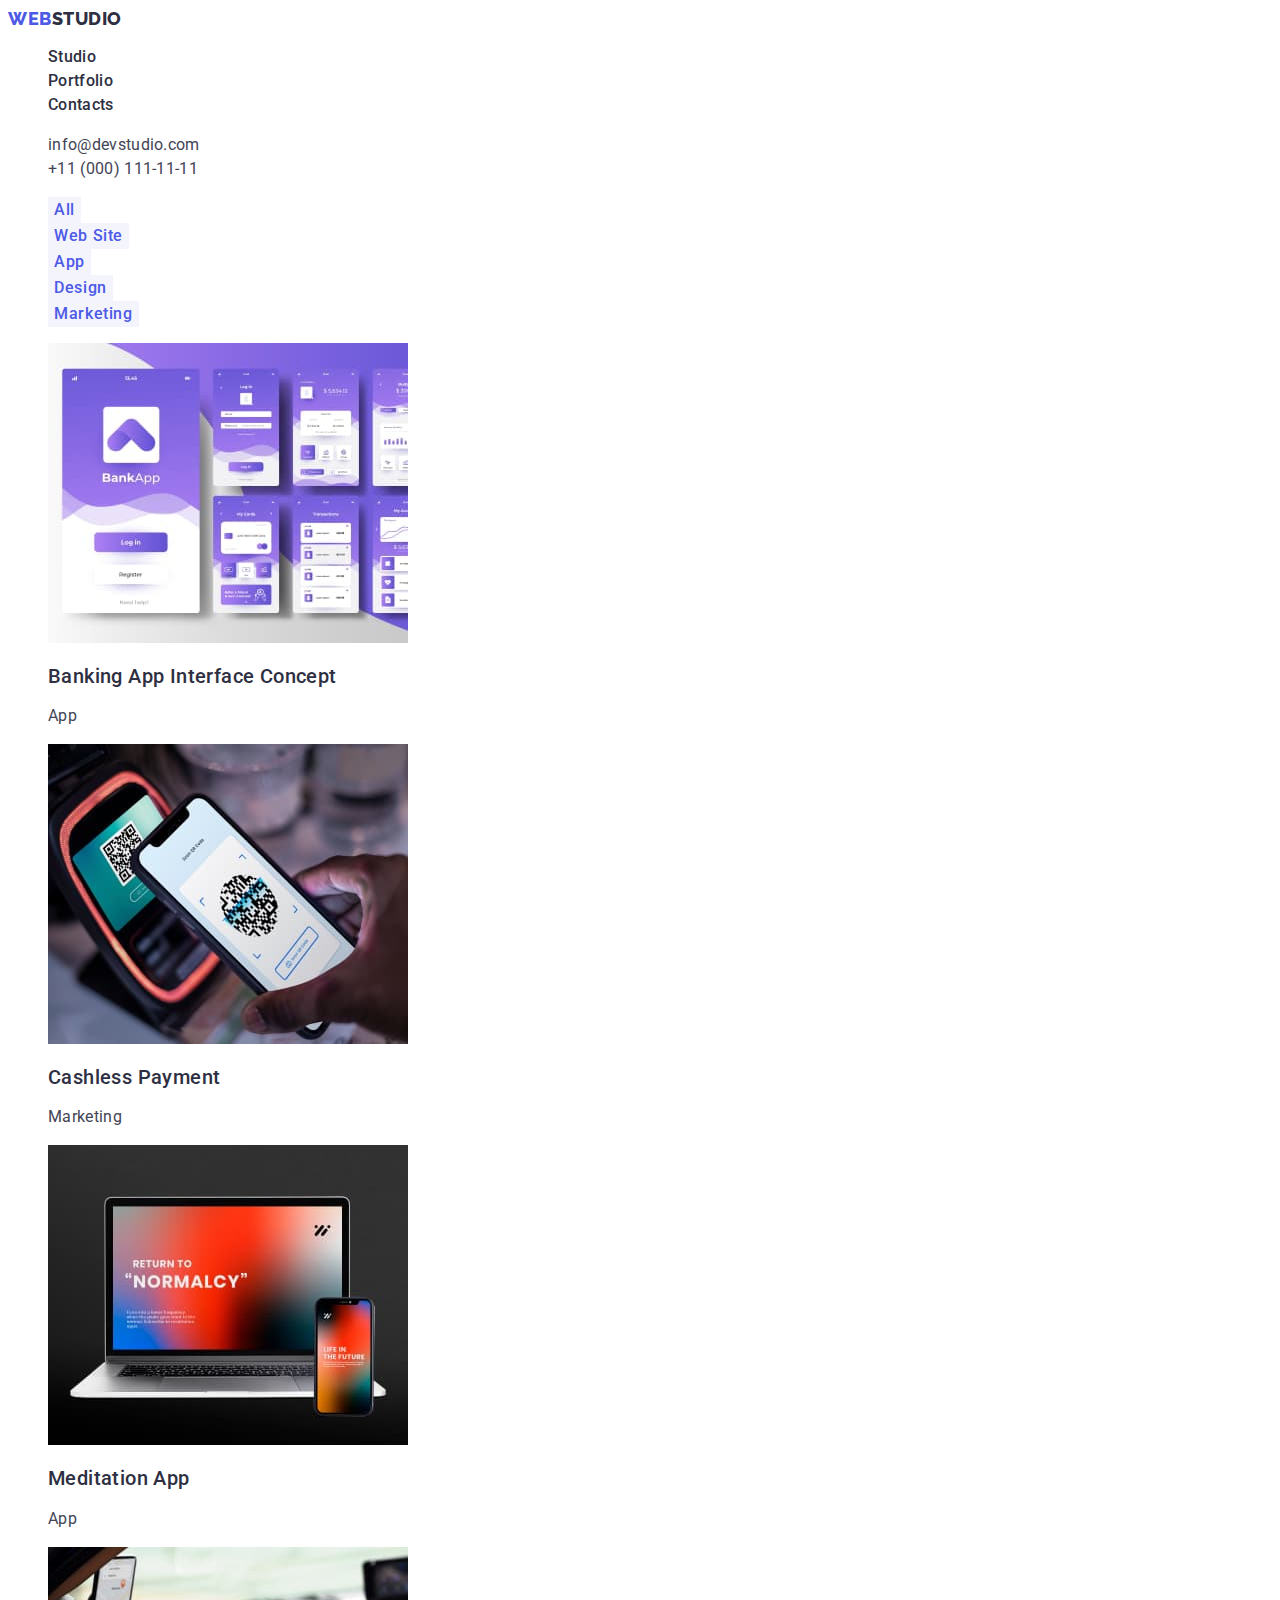
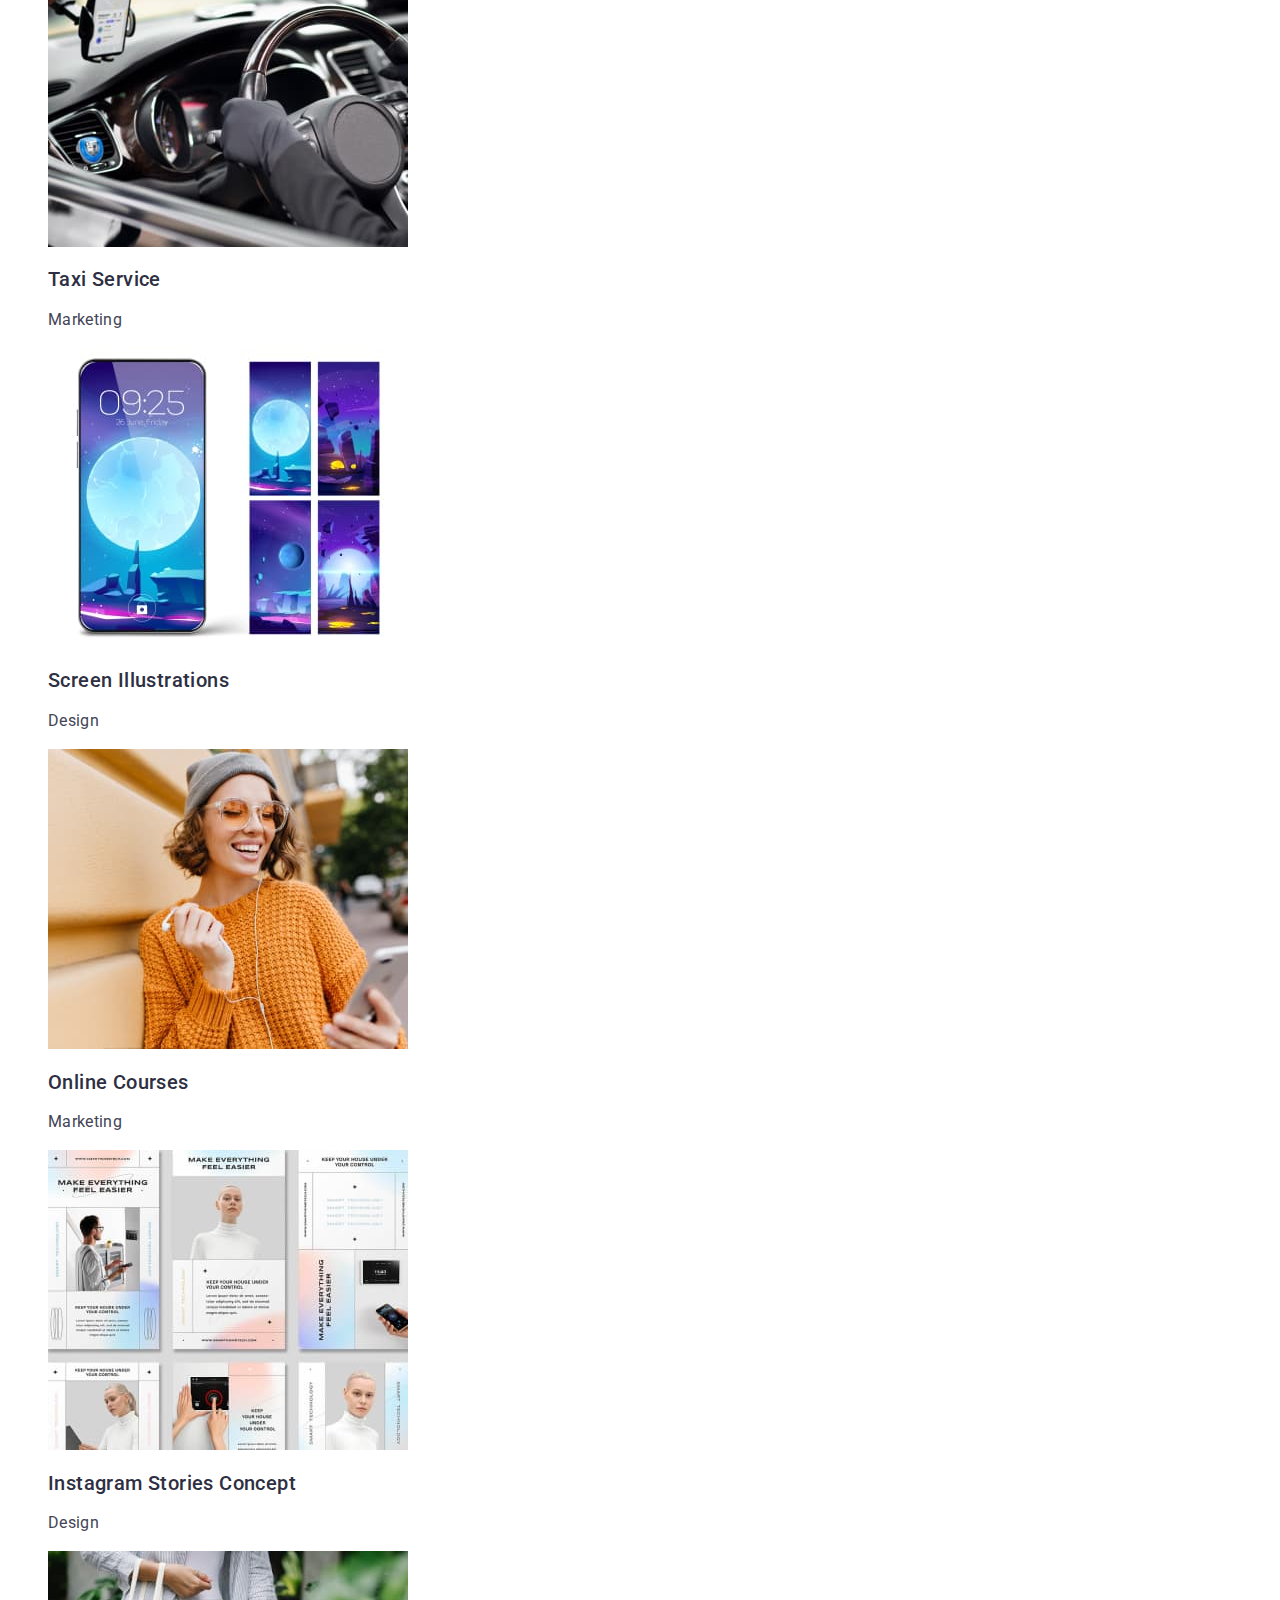
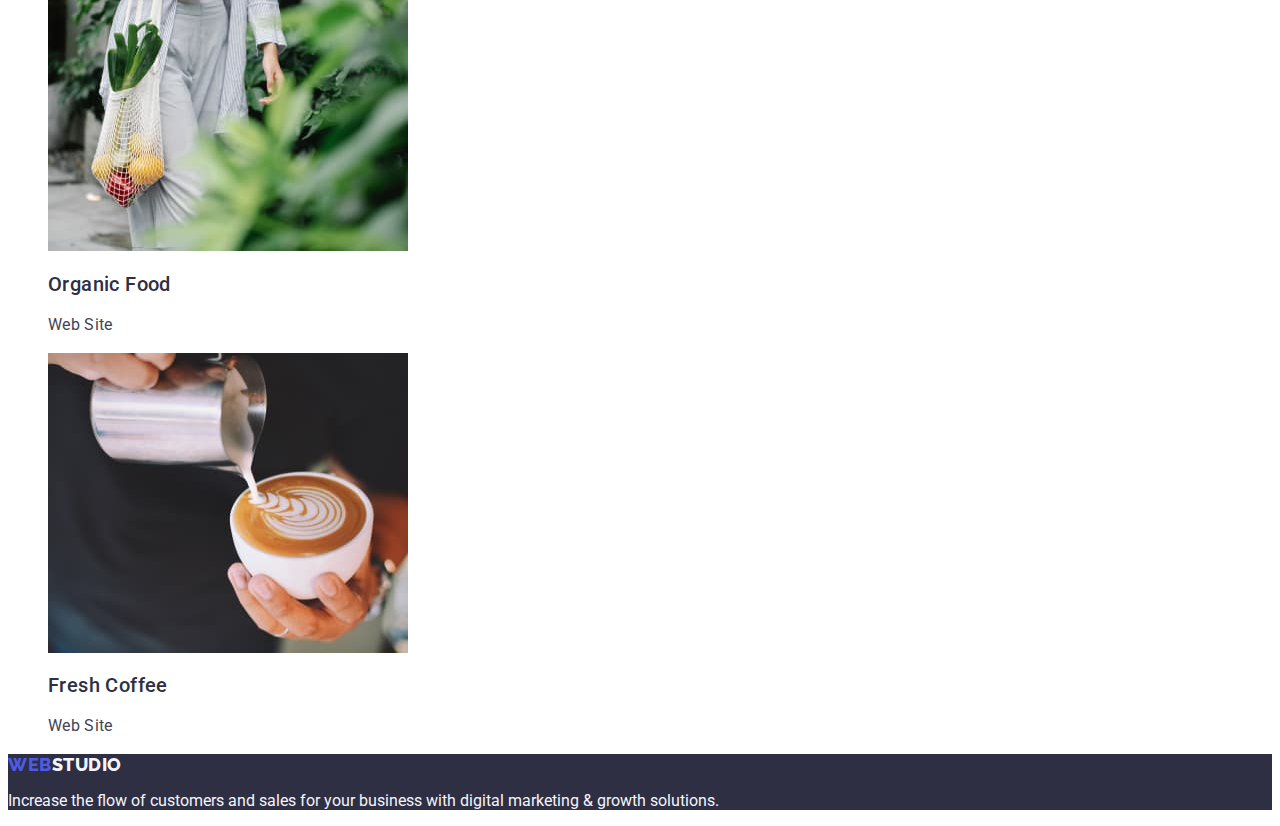
==== portfolio.html @ 8b61b571 "Initial commit" ====
<!DOCTYPE html>
<html lang="en">

<head>
    <meta charset="UTF-8">
    <meta http-equiv="X-UA-Compatible" content="IE=edge">
    <meta name="viewport" content="width=device-width, initial-scale=1.0">
    <title>Document</title>
    <!--Fonts styles-->
    <link rel="preconnect" href="https://fonts.googleapis.com">
    <link rel="preconnect" href="https://fonts.gstatic.com" crossorigin>
    <link href="https://fonts.googleapis.com/css2?family=Raleway:wght@800&family=Roboto:wght@400;500;700&display=swap"
        rel="stylesheet">
    <!--Custom styles-->
    <link rel="stylesheet" href="./css/styles.css">
</head>

<body>
    <header>
        <!--Logo-->
        <nav>
            <a href="index.html" class="logo link"> Web <span class="logo-item">Studio</span></a> <!--Logo-->
            <!--Menu Nav-->
            <ul class="menu-nav list">
                <li><a href="./index.html" class="link">Studio</a></li>
                <li><a href="./portfolio.html" class="link">Portfolio</a></li>
                <li><a href="" class="link">Contacts</a></li>
            </ul>
        </nav>
        <address class="address list">
            <ul class="contacts list">
                <li>
                    <a href="mailto:info@devstudio.com" class="link">info@devstudio.com</a>
                </li>
                <li>
                    <a href="tel:+110001111111" class="link">+11 (000) 111-11-11</a>
                </li>
            </ul>
        </address>
    </header>
    <main>
        <section>
            <!--Filters-->
            <h1 hidden>eror</h1>
            <ul class="filters list">
                <li>
                    <button type="button" class="btn"> All </button>
                </li>
                <li>
                    <button type="button" class="btn"> Web Site</button>
                </li>
                <li>
                    <button type="button" class="btn"> App</button>
                </li>
                <li>
                    <button type="button" class="btn">Design</button>
                </li>
                <li>
                    <button type="button" class="btn">Marketing</button>
                </li>
            </ul>
            <!--Row1-->
            <ul class="row list">
                <li> <a href="" class="desc link"><img src="./images/Row1/img-2.jpg" alt="BankApp" width="360">
                        <h2 class="title-desc">Banking App Interface Concept</h2>
                        <p class="paragraf">App</p>
                    </a>
                </li>
                <li><a href="" class="desc link"><img src="./images/Row1/img-1.jpg" alt="Qr" width="360">
                        <h2 class="title-desc">Cashless Payment</h2>
                        <p class="paragraf">Marketing</p>
                    </a></li>
                <li><a href="" class="desc link"><img src="./images/Row1/img.jpg" alt="Return to normalcy" width="360">
                        <h2 class="title-desc">Meditation App</h2>
                        <p class="paragraf">App</p>
                    </a>
                </li>
                <li><a href="" class="desc link"><img src="./images/Row2/img-2.jpg" alt="Taxi" width="360">
                        <h2 class="title-desc">Taxi Service</h2>
                        <p class="paragraf">Marketing</p>
                    </a>
                </li>
                <li> <a href="" class="desc link"><img src="./images/Row2/img-1.jpg" alt="Screen Illustrations"
                            width="360">
                        <h2 class="title-desc">Screen Illustrations</h2>
                        <p class="paragraf">Design</p>
                    </a>
                </li>
                <li> <a href="" class="desc link"><img src="./images/Row2/img.jpg" alt="Women" width="360">
                        <h2 class="title-desc">Online Courses</h2>
                        <p class="paragraf">Marketing</p>
                    </a>
                </li>
                <li> <a href="" class="desc link"><img src="./images/Row3/img-2.jpg" alt="Instagram Stories"
                            width="360">
                        <h2 class="title-desc">Instagram Stories Concept</h2>
                        <p class="paragraf">Design</p>
                    </a>
                </li>
                <li> <a href="" class="desc link"><img src="./images/Row3/img-1.jpg" alt="Food" width="360">
                        <h2 class="title-desc">Organic Food</h2>
                        <p class="paragraf">Web Site</p>
                    </a>
                </li>
                <li> <a href="" class="desc link"><img src="./images/Row3/img.jpg" alt="Coffee" width="360">
                        <h2 class="title-desc">Fresh Coffee</h2>
                        <p class="paragraf">Web Site</p>
                    </a>
                </li>
            </ul>
        </section>
    </main>
    <!--footer-->
    <footer class="footer">
        <a href="./index.html" class="logo-fr link">Web<span class="logo-item">Studio</span> </a> <!--Logo-->
        <p class="fr-text">Increase the flow of customers and sales for your business with digital marketing & growth
            solutions.</p>
    </footer>
</body>

</html>
---- css/styles.css ----
:root {
  /* Fonts*/
  --main-tex: "Roboto", sans-serif;
  --second-tex: "Raleway", sans-serif;

  /* Colors*/
  --color-primary: #4d5ae5;
  --color-pressed-st: #404bbf;
  --color-dark: #2e2f42;
  --color-success: #31d0aa;
  --color-text: #434455;
  --color-subtle-text: #8e8f99;
  --color-accent: #e7e9fc;
  --color-light: #f4f4fd;
  --color-overlay: #2e2f42;
  --color-hero-im-bk: #2e2f42;
  --color-white-bk: #ffffff;
  --color-modal-bk: #fcfcfc;
}
.list {
  list-style: none;
}

body {
  font-family: var(--main-tex);
  color: #434455;
  background-color: var(--color-white-bk);
}
/*header*/
.logo {
  font-family: var(--second-tex);
  color: #4d5ae5;
  text-decoration: none;
  font-style: normal;
  font-weight: 800;
  font-size: 18px;
  line-height: 1.17;
  display: flex;
  align-items: center;
  letter-spacing: 0.03em;
  text-transform: uppercase;
}
.logo-item {
  color: #2e2f42;
}
/* menu*/
.menu-nav .link {
  color: #2e2f42;
  text-decoration: none;
}
.menu-nav .link:hover,
.menu-nav .link:focus,
.contacts .link:hover,
.contacts .link:focus {
  color: var(--color-pressed-st);
}
.menu-nav {
  font-family: var(--main-tex);
  font-style: normal;
  font-weight: 500;
  font-size: 16px;
  line-height: 1.5;
  letter-spacing: 0.02em;
}
/* contacts*/
.contacts .link {
  text-decoration: none;
  color: #434455;
}
.address {
  font-style: normal;
}

.contacts {
  font-family: var(--main-tex);
  font-weight: 400;
  font-size: 16px;
  line-height: 1.5;
  letter-spacing: 0.02em;
}
/*index.html*/
/*Hero image*/
.title-logo {
  font-style: normal;
  font-weight: 700;
  font-size: 56px;
  line-height: 1.07;
  text-align: center;
  letter-spacing: 0.02em;
}
.page {
  background-color: var(--color-dark);
  color: var(--color-white-bk);
}
.page-but {
  font-family: var(--main-tex);
  background-color: var(--color-primary);
  color: white;
  border: none;
  font-style: normal;
  font-weight: 500;
  font-size: 16px;
  line-height: 1.5;
  display: flex;
  align-items: center;
  letter-spacing: 0.04em;
  cursor: pointer;
}
.page-but:hover,
.page-but:focus {
  background-color: var(--color-pressed-st);
}

/*section 1*/
.title-fr {
  color: var(--color-dark);
  font-style: normal;
  font-weight: 500;
  font-size: 20px;
  line-height: 1.2;
  letter-spacing: 0.02em;
}
.list-ab .paragraf {
  font-style: normal;
  font-weight: 400;
  font-size: 16px;
  line-height: 1.5;
  letter-spacing: 0.02em;
  color: var(--color-text);
}
/*section 2*/
.title-ab-me {
  color: var(--color-dark);
  font-style: normal;
  font-weight: 700;
  font-size: 36px;
  line-height: 1.11;
  text-align: center;
  letter-spacing: 0.02em;
  text-transform: capitalize;
  letter-spacing: 0.02em;
}
/*section 3*/
.title-team {
  color: var(--color-dark);
  font-style: normal;
  font-weight: 700;
  font-size: 36px;
  line-height: 1.11;
  text-align: center;
  letter-spacing: 0.02em;
  text-transform: capitalize;
}
.title-team-name {
  color: var(--color-dark);
  font-style: normal;
  font-weight: 500;
  font-size: 20px;
  line-height: 1.2;
  letter-spacing: 0.02em;
}
.team-li .paragraf {
  font-style: normal;
  font-weight: 400;
  font-size: 16px;
  line-height: 1.5;
  letter-spacing: 0.02em;
  color: var(--color-text);
}

.team {
  background-color: var(--color-light);
}
.team-li-item {
  background-color: white;
}
/*footer*/
.footer {
  background-color: var(--color-dark);
}
.logo-fr {
  color: #4d5ae5;
  font-family: var(--second-tex);
  text-decoration: none;
  font-style: normal;
  font-weight: 800;
  font-size: 18px;
  line-height: 1.17;
  display: flex;
  align-items: center;
  letter-spacing: 0.03em;
  text-transform: uppercase;
}
.logo-fr .logo-item {
  color: #f4f4fd;
}
.fr-text {
  color: var(--color-light);
}
/*portfolio.html*/
.desc {
  text-decoration: none;
}
/*filters*/
.filters .btn {
  background-color: var(--color-light);
  color: var(--color-primary);

  font-family: var(--main-tex);
  border: none;
  font-style: normal;
  font-weight: 500;
  font-size: 16px;
  line-height: 1.5;
  display: flex;
  align-items: center;
  text-align: center;
  letter-spacing: 0.04em;
  cursor: pointer;
}
.filters .btn:hover,
.filters .btn:focus {
  background-color: var(--color-pressed-st);
  color: var(--color-white-bk);
}
/*row*/
.title-desc {
  color: #2e2f42;
  font-family: var(--main-tex);
  font-style: normal;
  font-weight: 500;
  font-size: 20px;
  line-height: 1.2;
  letter-spacing: 0.02em;
}
.desc .paragraf {
  color: #434455;
  font-family: var(--main-tex);
  font-style: normal;
  font-weight: 400;
  font-size: 16px;
  line-height: 1.5;
  letter-spacing: 0.02em;
}
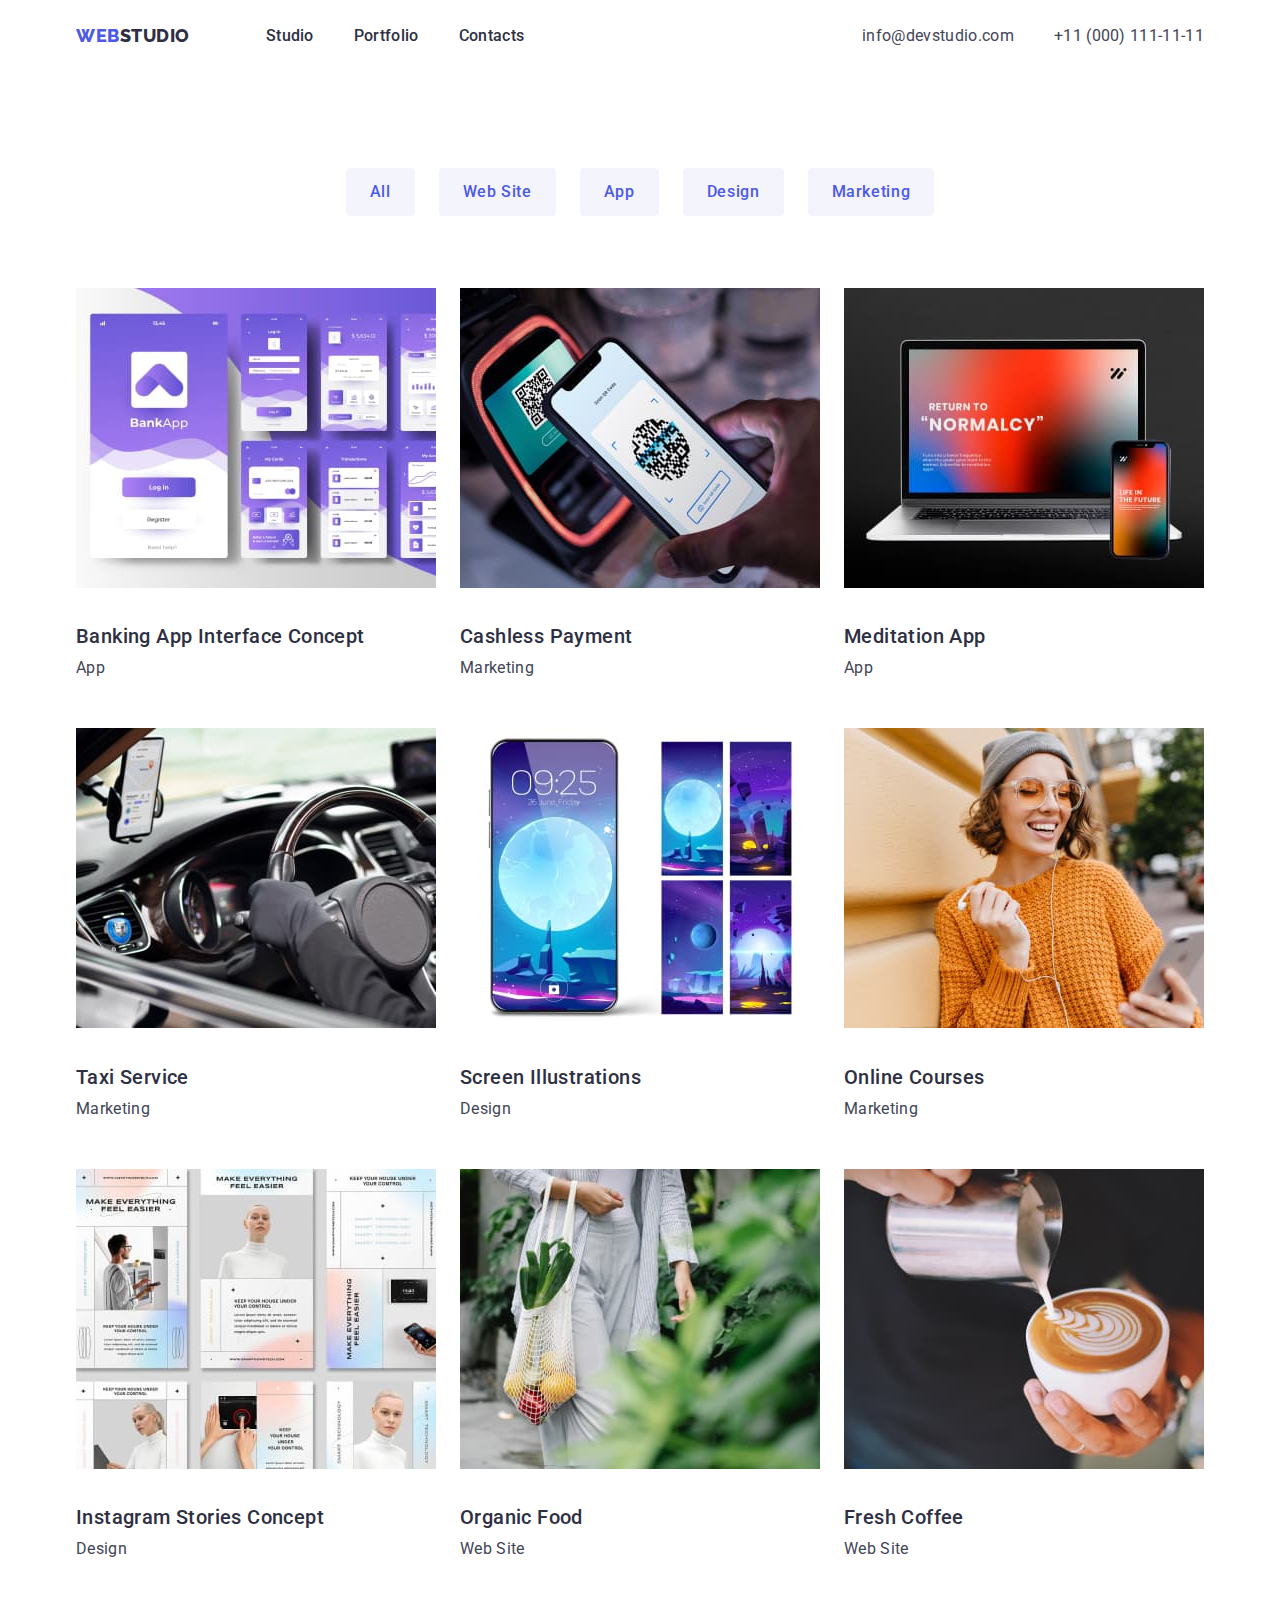
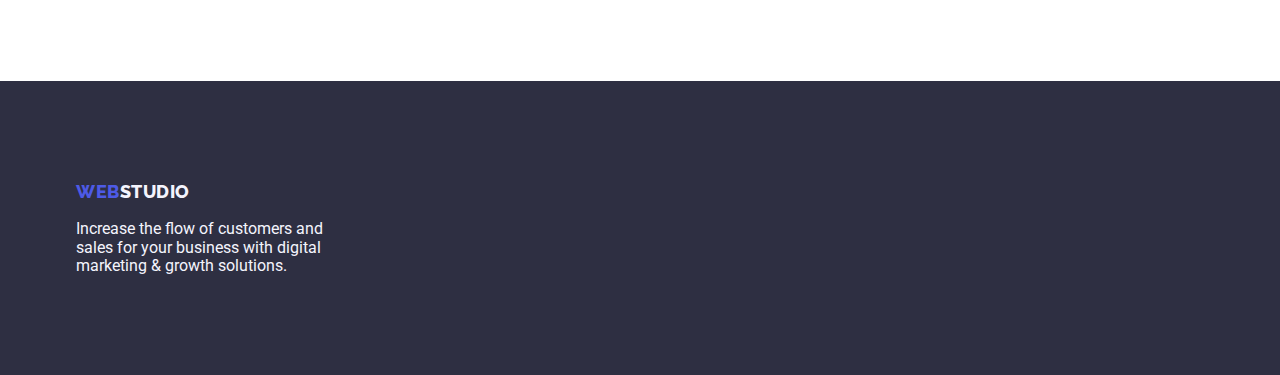
==== commit 70452da0: "goit-markup-hw-03-v1" ====
--- a/portfolio.html
+++ b/portfolio.html
@@ -11,6 +11,8 @@
     <link rel="preconnect" href="https://fonts.gstatic.com" crossorigin>
     <link href="https://fonts.googleapis.com/css2?family=Raleway:wght@800&family=Roboto:wght@400;500;700&display=swap"
         rel="stylesheet">
+    <link rel="stylesheet"
+        href="https://cdnjs.cloudflare.com/ajax/libs/modern-normalize/1.1.0/modern-normalize.min.css">
     <!--Custom styles-->
     <link rel="stylesheet" href="./css/styles.css">
 </head>
@@ -18,103 +20,120 @@
 <body>
     <header>
         <!--Logo-->
-        <nav>
-            <a href="index.html" class="logo link"> Web <span class="logo-item">Studio</span></a> <!--Logo-->
-            <!--Menu Nav-->
-            <ul class="menu-nav list">
-                <li><a href="./index.html" class="link">Studio</a></li>
-                <li><a href="./portfolio.html" class="link">Portfolio</a></li>
-                <li><a href="" class="link">Contacts</a></li>
-            </ul>
-        </nav>
-        <address class="address list">
-            <ul class="contacts list">
-                <li>
-                    <a href="mailto:info@devstudio.com" class="link">info@devstudio.com</a>
-                </li>
-                <li>
-                    <a href="tel:+110001111111" class="link">+11 (000) 111-11-11</a>
-                </li>
-            </ul>
-        </address>
+        <div class="container main-nav">
+            <nav class="main-nav">
+                <a href="index.html" class="logo link"> Web <span class="logo-item">Studio</span></a> <!--Logo-->
+                <!--Menu Nav-->
+                <ul class="menu-nav list">
+                    <li class="item"><a href="./index.html" class="link">Studio</a></li>
+                    <li class="item"><a href="./portfolio.html" class="link">Portfolio</a></li>
+                    <li class="item"><a href="" class="link">Contacts</a></li>
+                </ul>
+            </nav>
+            <address class="address list">
+                <ul class="contacts list">
+                    <li class="item">
+                        <a href="mailto:info@devstudio.com" class="link">info@devstudio.com</a>
+                    </li>
+                    <li class="item">
+                        <a href="tel:+110001111111" class="link">+11 (000) 111-11-11</a>
+                    </li>
+                </ul>
+            </address>
+        </div>
     </header>
     <main>
         <section>
             <!--Filters-->
-            <h1 hidden>eror</h1>
-            <ul class="filters list">
-                <li>
-                    <button type="button" class="btn"> All </button>
-                </li>
-                <li>
-                    <button type="button" class="btn"> Web Site</button>
-                </li>
-                <li>
-                    <button type="button" class="btn"> App</button>
-                </li>
-                <li>
-                    <button type="button" class="btn">Design</button>
-                </li>
-                <li>
-                    <button type="button" class="btn">Marketing</button>
-                </li>
-            </ul>
-            <!--Row1-->
-            <ul class="row list">
-                <li> <a href="" class="desc link"><img src="./images/Row1/img-2.jpg" alt="BankApp" width="360">
-                        <h2 class="title-desc">Banking App Interface Concept</h2>
-                        <p class="paragraf">App</p>
-                    </a>
-                </li>
-                <li><a href="" class="desc link"><img src="./images/Row1/img-1.jpg" alt="Qr" width="360">
-                        <h2 class="title-desc">Cashless Payment</h2>
-                        <p class="paragraf">Marketing</p>
-                    </a></li>
-                <li><a href="" class="desc link"><img src="./images/Row1/img.jpg" alt="Return to normalcy" width="360">
-                        <h2 class="title-desc">Meditation App</h2>
-                        <p class="paragraf">App</p>
-                    </a>
-                </li>
-                <li><a href="" class="desc link"><img src="./images/Row2/img-2.jpg" alt="Taxi" width="360">
-                        <h2 class="title-desc">Taxi Service</h2>
-                        <p class="paragraf">Marketing</p>
-                    </a>
-                </li>
-                <li> <a href="" class="desc link"><img src="./images/Row2/img-1.jpg" alt="Screen Illustrations"
-                            width="360">
-                        <h2 class="title-desc">Screen Illustrations</h2>
-                        <p class="paragraf">Design</p>
-                    </a>
-                </li>
-                <li> <a href="" class="desc link"><img src="./images/Row2/img.jpg" alt="Women" width="360">
-                        <h2 class="title-desc">Online Courses</h2>
-                        <p class="paragraf">Marketing</p>
-                    </a>
-                </li>
-                <li> <a href="" class="desc link"><img src="./images/Row3/img-2.jpg" alt="Instagram Stories"
-                            width="360">
-                        <h2 class="title-desc">Instagram Stories Concept</h2>
-                        <p class="paragraf">Design</p>
-                    </a>
-                </li>
-                <li> <a href="" class="desc link"><img src="./images/Row3/img-1.jpg" alt="Food" width="360">
-                        <h2 class="title-desc">Organic Food</h2>
-                        <p class="paragraf">Web Site</p>
-                    </a>
-                </li>
-                <li> <a href="" class="desc link"><img src="./images/Row3/img.jpg" alt="Coffee" width="360">
-                        <h2 class="title-desc">Fresh Coffee</h2>
-                        <p class="paragraf">Web Site</p>
-                    </a>
-                </li>
-            </ul>
+            <div class="portfolio container">
+                <h1 hidden>eror</h1>
+                <ul class="filters list">
+                    <li class="item">
+                        <button type="button" class="btn"> All </button>
+                    </li>
+                    <li class="item">
+                        <button type="button" class="btn"> Web Site</button>
+                    </li>
+                    <li class="item">
+                        <button type="button" class="btn"> App</button>
+                    </li>
+                    <li class="item">
+                        <button type="button" class="btn">Design</button>
+                    </li>
+                    <li class="item">
+                        <button type="button" class="btn">Marketing</button>
+                    </li>
+                </ul>
+
+                <!--Row1-->
+                <ul class="row list">
+                    <li class="item"> <a href="" class="desc "><img class="img" src="./images/Row1/img-2.jpg"
+                                alt="BankApp" width="360">
+                            <h2 class="title-desc list">Banking App Interface Concept</h2>
+                            <p class="paragraf list">App</p>
+                        </a>
+                    </li>
+                    <li class="item"><a href="" class="desc "><img class="img" src="./images/Row1/img-1.jpg" alt="Qr"
+                                width="360">
+                            <h2 class="title-desc list">Cashless Payment</h2>
+                            <p class="paragraf list">Marketing</p>
+                        </a></li>
+                    <li class="item"><a href="" class="desc "><img class="img" src="./images/Row1/img.jpg"
+                                alt="Return to normalcy" width="360">
+                            <h2 class="title-desc list">Meditation App</h2>
+                            <p class="paragraf list">App</p>
+                        </a>
+                    </li>
+                    <li class="item"><a href="" class="desc "><img class="img" src="./images/Row2/img-2.jpg" alt="Taxi"
+                                width="360">
+                            <h2 class="title-desc list">Taxi Service</h2>
+                            <p class="paragraf list">Marketing</p>
+                        </a>
+                    </li>
+                    <li class="item"> <a href="" class="desc "><img class="img" src="./images/Row2/img-1.jpg"
+                                alt="Screen Illustrations" width="360">
+                            <h2 class="title-desc list">Screen Illustrations</h2>
+                            <p class="paragraf list">Design</p>
+                        </a>
+                    </li>
+                    <li class="item"> <a href="" class="desc "><img class="img" src="./images/Row2/img.jpg" alt="Women"
+                                width="360">
+                            <h2 class="title-desc list">Online Courses</h2>
+                            <p class="paragraf list">Marketing</p>
+                        </a>
+                    </li>
+                    <li class="item"> <a href="" class="desc "><img class="img" src="./images/Row3/img-2.jpg"
+                                alt="Instagram Stories" width="360">
+                            <h2 class="title-desc list">Instagram Stories Concept</h2>
+                            <p class="paragraf list">Design</p>
+                        </a>
+                    </li>
+                    <li class="item"> <a href="" class="desc ">
+                            <img class="img" src="./images/Row3/img-1.jpg" alt="Food" width="360">
+                            <h2 class="title-desc list">Organic Food</h2>
+                            <p class="paragraf list">Web Site</p>
+                        </a>
+                    </li>
+                    <li class="item"> <a href="" class="desc "><img class="img" src="./images/Row3/img.jpg" alt="Coffee"
+                                width="360">
+                            <h2 class="title-desc list">Fresh Coffee</h2>
+                            <p class="paragraf list">Web Site</p>
+                        </a>
+                    </li>
+                </ul>
+            </div>
         </section>
     </main>
     <!--footer-->
     <footer class="footer">
-        <a href="./index.html" class="logo-fr link">Web<span class="logo-item">Studio</span> </a> <!--Logo-->
-        <p class="fr-text">Increase the flow of customers and sales for your business with digital marketing & growth
-            solutions.</p>
+        <div class="main-footer container">
+            <a href="./index.html" class="logo-fr list">Web<span class="logo-item">Studio</span> </a>
+            <!--Logo-->
+            <p class="fr-text list">Increase the flow of customers and sales for your business with digital marketing &
+                growth
+                solutions.</p>
+        </div>
+
     </footer>
 </body>
 
--- a/css/styles.css
+++ b/css/styles.css
@@ -19,33 +19,55 @@
 }
 .list {
   list-style: none;
+  padding: 0;
+  margin: 0;
+}
+.container {
+  width: 1158px;
+  margin-left: auto;
+  margin-right: auto;
+  padding-left: 15px;
+  padding-right: 15px;
+}
+.section {
+  padding-top: 120px;
+  padding-bottom: 120px;
 }
 
 body {
-  font-family: var(--main-tex);
-  color: #434455;
+  margin: 0;
+  font-family: var(--main-tex);
+  color: var(--color-text);
   background-color: var(--color-white-bk);
 }
 /*header*/
+.main-nav {
+  display: flex;
+  align-items: center;
+}
 .logo {
+  display: flex;
+
   font-family: var(--second-tex);
-  color: #4d5ae5;
+  color: var(--color-primary);
   text-decoration: none;
   font-style: normal;
   font-weight: 800;
   font-size: 18px;
   line-height: 1.17;
-  display: flex;
-  align-items: center;
   letter-spacing: 0.03em;
   text-transform: uppercase;
 }
 .logo-item {
-  color: #2e2f42;
+  color: var(--color-hero-im-bk);
 }
 /* menu*/
 .menu-nav .link {
-  color: #2e2f42;
+  display: block;
+  padding-top: 24px;
+  padding-bottom: 24px;
+
+  color: var(--color-hero-im-bk);
   text-decoration: none;
 }
 .menu-nav .link:hover,
@@ -55,40 +77,55 @@
   color: var(--color-pressed-st);
 }
 .menu-nav {
-  font-family: var(--main-tex);
-  font-style: normal;
-  font-weight: 500;
-  font-size: 16px;
-  line-height: 1.5;
-  letter-spacing: 0.02em;
+  display: flex;
+  margin-left: 76px;
+
+  font-family: var(--main-tex);
+  font-style: normal;
+  font-weight: 500;
+  font-size: 16px;
+  line-height: 1.5;
+  letter-spacing: 0.02em;
+}
+.menu-nav .item + .item {
+  margin-left: 40px;
 }
 /* contacts*/
+.address {
+  font-style: normal;
+  margin-left: auto;
+}
 .contacts .link {
   text-decoration: none;
-  color: #434455;
-}
-.address {
-  font-style: normal;
-}
-
+  color: var(--color-text);
+}
 .contacts {
+  display: flex;
+
   font-family: var(--main-tex);
   font-weight: 400;
   font-size: 16px;
   line-height: 1.5;
   letter-spacing: 0.02em;
+}
+.contacts .item + .item {
+  margin-left: 40px;
 }
 /*index.html*/
 /*Hero image*/
 .title-logo {
+  margin-bottom: 48px;
+
+  margin-top: 0;
   font-style: normal;
   font-weight: 700;
   font-size: 56px;
   line-height: 1.07;
-  text-align: center;
   letter-spacing: 0.02em;
 }
 .page {
+  text-align: center;
+
   background-color: var(--color-dark);
   color: var(--color-white-bk);
 }
@@ -101,8 +138,6 @@
   font-weight: 500;
   font-size: 16px;
   line-height: 1.5;
-  display: flex;
-  align-items: center;
   letter-spacing: 0.04em;
   cursor: pointer;
 }
@@ -113,6 +148,8 @@
 
 /*section 1*/
 .title-fr {
+  margin-top: 0;
+  margin-bottom: 8px;
   color: var(--color-dark);
   font-style: normal;
   font-weight: 500;
@@ -120,7 +157,14 @@
   line-height: 1.2;
   letter-spacing: 0.02em;
 }
+.list-ab {
+  display: flex;
+}
+.list-ab .item:not(:last-child) {
+  margin-right: 24px;
+}
 .list-ab .paragraf {
+  margin: 0;
   font-style: normal;
   font-weight: 400;
   font-size: 16px;
@@ -129,29 +173,48 @@
   color: var(--color-text);
 }
 /*section 2*/
+.product {
+  display: flex;
+}
+.product .item:not(:last-child) {
+  margin-right: 24px;
+}
 .title-ab-me {
+  text-align: center;
+  margin-top: 0;
+  margin-bottom: 72px;
   color: var(--color-dark);
   font-style: normal;
   font-weight: 700;
   font-size: 36px;
   line-height: 1.11;
-  text-align: center;
   letter-spacing: 0.02em;
   text-transform: capitalize;
   letter-spacing: 0.02em;
 }
 /*section 3*/
+.team-li {
+  display: flex;
+}
+.team-li .item + .item {
+  margin-left: 24px;
+}
 .title-team {
+  text-align: center;
+
+  margin-top: 0;
+  margin-bottom: 72px;
   color: var(--color-dark);
   font-style: normal;
   font-weight: 700;
   font-size: 36px;
   line-height: 1.11;
-  text-align: center;
   letter-spacing: 0.02em;
   text-transform: capitalize;
 }
 .title-team-name {
+  text-align: center;
+
   color: var(--color-dark);
   font-style: normal;
   font-weight: 500;
@@ -160,6 +223,8 @@
   letter-spacing: 0.02em;
 }
 .team-li .paragraf {
+  text-align: center;
+
   font-style: normal;
   font-weight: 400;
   font-size: 16px;
@@ -171,52 +236,73 @@
 .team {
   background-color: var(--color-light);
 }
-.team-li-item {
-  background-color: white;
+.team-li .item {
+  background-color: var(--color-white-bk);
 }
 /*footer*/
+.main-footer {
+  justify-content: flex-start;
+  padding-top: 100px;
+  padding-bottom: 100px;
+}
 .footer {
   background-color: var(--color-dark);
 }
 .logo-fr {
-  color: #4d5ae5;
+  display: block;
+  margin-bottom: 18px;
+
+  color: var(--color-primary);
   font-family: var(--second-tex);
   text-decoration: none;
   font-style: normal;
   font-weight: 800;
   font-size: 18px;
   line-height: 1.17;
-  display: flex;
-  align-items: center;
   letter-spacing: 0.03em;
   text-transform: uppercase;
 }
 .logo-fr .logo-item {
-  color: #f4f4fd;
+  color: var(--color-light);
 }
 .fr-text {
   color: var(--color-light);
+  width: 264px;
 }
 /*portfolio.html*/
 .desc {
   text-decoration: none;
 }
 /*filters*/
+.filters {
+  display: flex;
+  justify-content: center;
+  margin-bottom: 72px;
+}
+.portfolio {
+  padding-top: 96px;
+  padding-bottom: 120px;
+}
+.filters .item + .item {
+  margin-left: 24px;
+}
 .filters .btn {
+  padding-top: 12px;
+  padding-bottom: 12px;
+  padding-right: 24px;
+  padding-left: 24px;
+
   background-color: var(--color-light);
   color: var(--color-primary);
-
   font-family: var(--main-tex);
   border: none;
   font-style: normal;
   font-weight: 500;
   font-size: 16px;
   line-height: 1.5;
-  display: flex;
-  align-items: center;
-  text-align: center;
   letter-spacing: 0.04em;
   cursor: pointer;
+  border-radius: 4px;
 }
 .filters .btn:hover,
 .filters .btn:focus {
@@ -224,8 +310,26 @@
   color: var(--color-white-bk);
 }
 /*row*/
+.row {
+  display: flex;
+  flex-wrap: wrap;
+}
+.row .item {
+  width: 360;
+}
+.row .item:not(:nth-child(3n)) {
+  margin-right: 24px;
+}
+.row .item:not(:nth-last-child(-n + 3)) {
+  margin-bottom: 48px;
+}
+.row .img {
+  margin-bottom: 32px;
+}
 .title-desc {
-  color: #2e2f42;
+  margin-bottom: 8px;
+
+  color: var(--color-hero-im-bk);
   font-family: var(--main-tex);
   font-style: normal;
   font-weight: 500;
@@ -234,7 +338,7 @@
   letter-spacing: 0.02em;
 }
 .desc .paragraf {
-  color: #434455;
+  color: var(--color-text);
   font-family: var(--main-tex);
   font-style: normal;
   font-weight: 400;
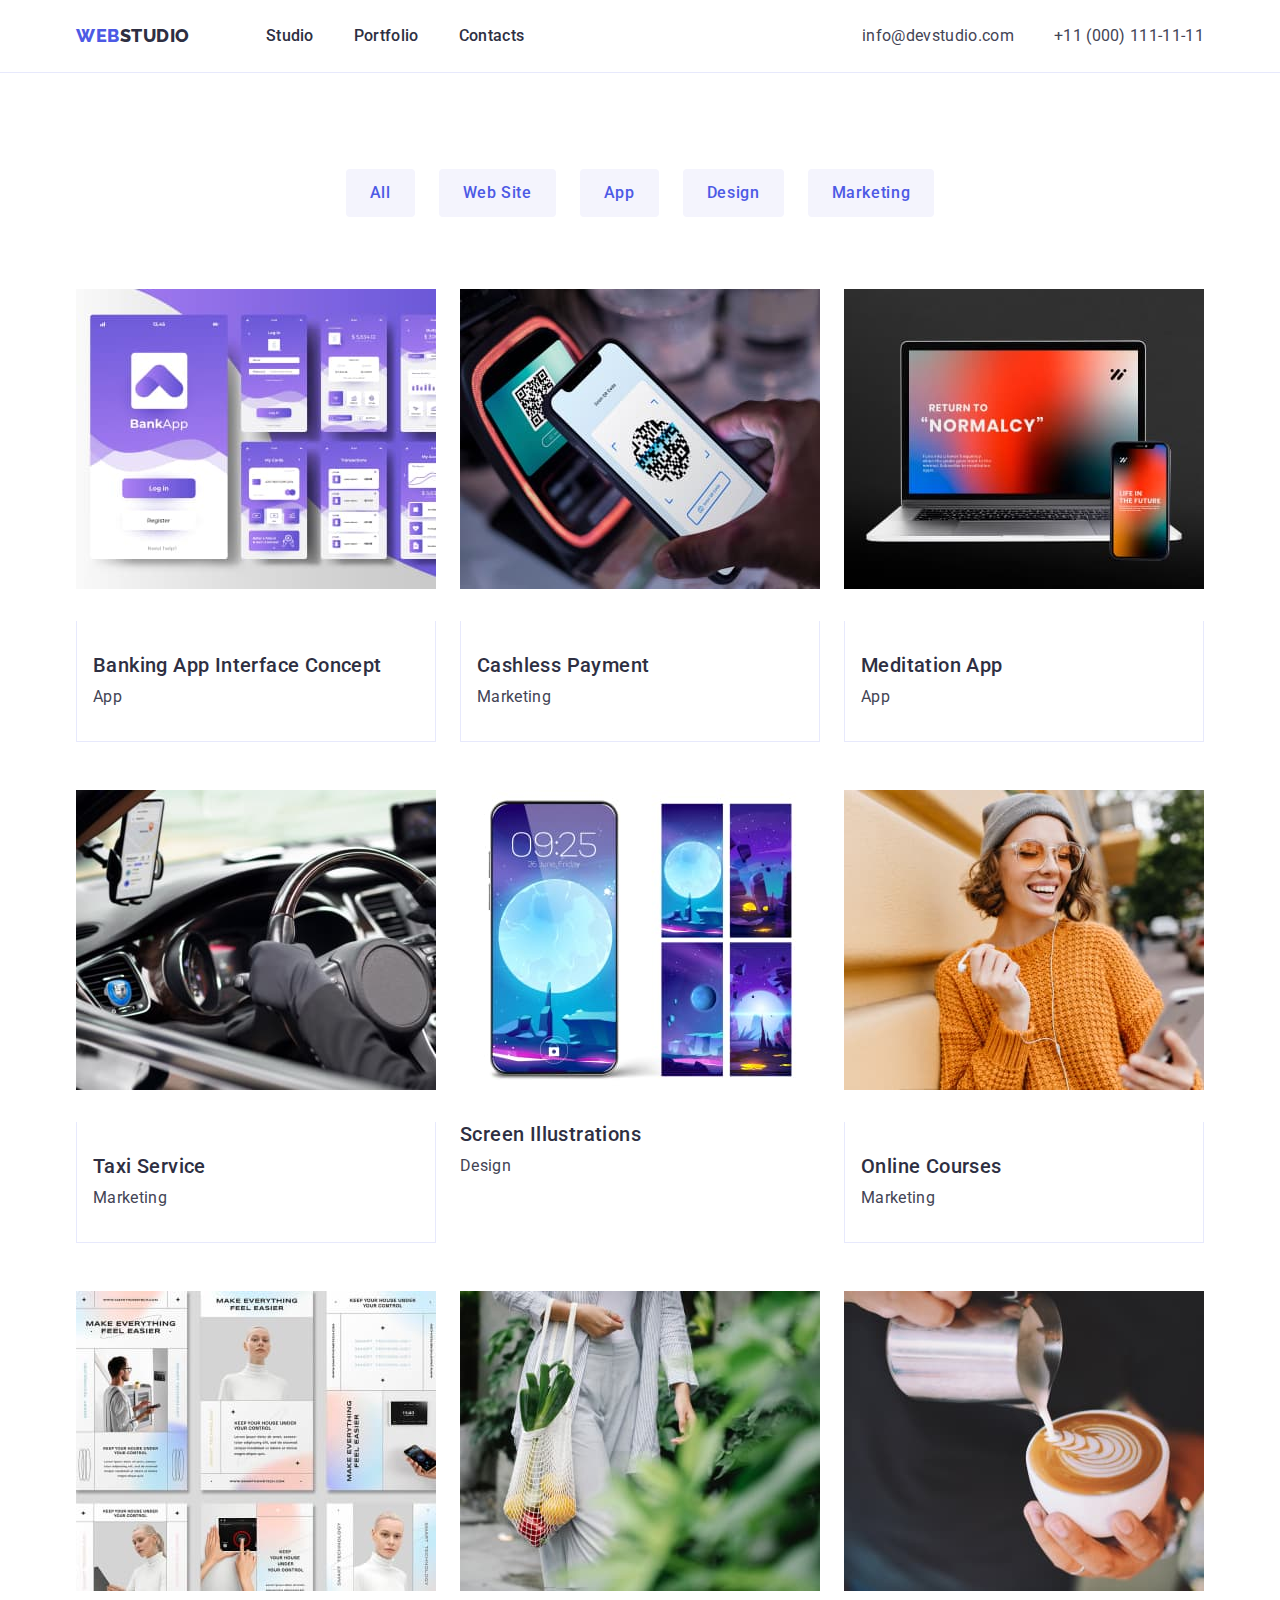
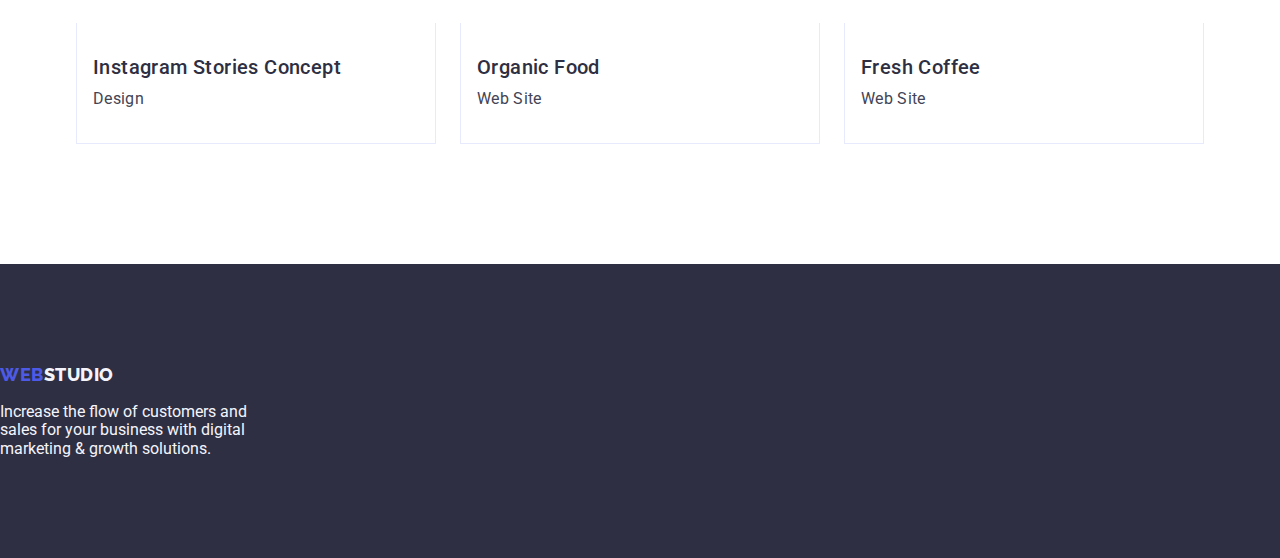
==== commit a6ed691f: "goit-markup-hw-03-v2" ====
--- a/portfolio.html
+++ b/portfolio.html
@@ -18,7 +18,7 @@
 </head>
 
 <body>
-    <header>
+    <header class="head">
         <!--Logo-->
         <div class="container main-nav">
             <nav class="main-nav">
@@ -43,9 +43,9 @@
         </div>
     </header>
     <main>
-        <section>
+        <section class="portfolio">
             <!--Filters-->
-            <div class="portfolio container">
+            <div class=" container">
                 <h1 hidden>eror</h1>
                 <ul class="filters list">
                     <li class="item">
@@ -69,55 +69,73 @@
                 <ul class="row list">
                     <li class="item"> <a href="" class="desc "><img class="img" src="./images/Row1/img-2.jpg"
                                 alt="BankApp" width="360">
-                            <h2 class="title-desc list">Banking App Interface Concept</h2>
-                            <p class="paragraf list">App</p>
+                            <div class="info">
+                                <h2 class="title-desc list">Banking App Interface Concept</h2>
+                                <p class="paragraf list">App</p>
+                            </div>
                         </a>
                     </li>
                     <li class="item"><a href="" class="desc "><img class="img" src="./images/Row1/img-1.jpg" alt="Qr"
                                 width="360">
-                            <h2 class="title-desc list">Cashless Payment</h2>
-                            <p class="paragraf list">Marketing</p>
+                            <div class="info">
+                                <h2 class="title-desc list">Cashless Payment</h2>
+                                <p class="paragraf list">Marketing</p>
+                            </div class="info">
                         </a></li>
                     <li class="item"><a href="" class="desc "><img class="img" src="./images/Row1/img.jpg"
                                 alt="Return to normalcy" width="360">
-                            <h2 class="title-desc list">Meditation App</h2>
-                            <p class="paragraf list">App</p>
+                            <div class="info">
+                                <h2 class="title-desc list">Meditation App</h2>
+                                <p class="paragraf list">App</p>
+                            </div>
                         </a>
                     </li>
                     <li class="item"><a href="" class="desc "><img class="img" src="./images/Row2/img-2.jpg" alt="Taxi"
                                 width="360">
-                            <h2 class="title-desc list">Taxi Service</h2>
-                            <p class="paragraf list">Marketing</p>
+                            <div class="info">
+                                <h2 class="title-desc list">Taxi Service</h2>
+                                <p class="paragraf list">Marketing</p>
+                            </div>
                         </a>
                     </li>
                     <li class="item"> <a href="" class="desc "><img class="img" src="./images/Row2/img-1.jpg"
                                 alt="Screen Illustrations" width="360">
-                            <h2 class="title-desc list">Screen Illustrations</h2>
-                            <p class="paragraf list">Design</p>
+                            <div>
+                                <h2 class="title-desc list">Screen Illustrations</h2>
+                                <p class="paragraf list">Design</p>
+                            </div>
                         </a>
                     </li>
                     <li class="item"> <a href="" class="desc "><img class="img" src="./images/Row2/img.jpg" alt="Women"
                                 width="360">
-                            <h2 class="title-desc list">Online Courses</h2>
-                            <p class="paragraf list">Marketing</p>
+                            <div class="info">
+                                <h2 class="title-desc list">Online Courses</h2>
+                                <p class="paragraf list">Marketing</p>
+                            </div>
                         </a>
                     </li>
                     <li class="item"> <a href="" class="desc "><img class="img" src="./images/Row3/img-2.jpg"
                                 alt="Instagram Stories" width="360">
-                            <h2 class="title-desc list">Instagram Stories Concept</h2>
-                            <p class="paragraf list">Design</p>
+                            <div class="info">
+                                <h2 class="title-desc list">Instagram Stories Concept</h2>
+                                <p class="paragraf list">Design</p>
+                            </div>
                         </a>
                     </li>
                     <li class="item"> <a href="" class="desc ">
                             <img class="img" src="./images/Row3/img-1.jpg" alt="Food" width="360">
-                            <h2 class="title-desc list">Organic Food</h2>
-                            <p class="paragraf list">Web Site</p>
+                            <div class="info">
+                                <h2 class="title-desc list">Organic Food</h2>
+                                <p class="paragraf list">Web Site</p>
+                            </div>
                         </a>
                     </li>
                     <li class="item"> <a href="" class="desc "><img class="img" src="./images/Row3/img.jpg" alt="Coffee"
                                 width="360">
-                            <h2 class="title-desc list">Fresh Coffee</h2>
-                            <p class="paragraf list">Web Site</p>
+                            <div class="info">
+                                <h2 class="title-desc list">Fresh Coffee</h2>
+                                <p class="paragraf list">Web Site</p>
+                            </div>
                         </a>
                     </li>
                 </ul>
@@ -126,7 +144,7 @@
     </main>
     <!--footer-->
     <footer class="footer">
-        <div class="main-footer container">
+        <div class="main-footer">
             <a href="./index.html" class="logo-fr list">Web<span class="logo-item">Studio</span> </a>
             <!--Logo-->
             <p class="fr-text list">Increase the flow of customers and sales for your business with digital marketing &
--- a/css/styles.css
+++ b/css/styles.css
@@ -29,11 +29,9 @@
   padding-left: 15px;
   padding-right: 15px;
 }
-.section {
-  padding-top: 120px;
-  padding-bottom: 120px;
-}
-
+.img {
+  display: block;
+}
 body {
   margin: 0;
   font-family: var(--main-tex);
@@ -41,12 +39,16 @@
   background-color: var(--color-white-bk);
 }
 /*header*/
+.head {
+  border-bottom: 1px solid #e7e9fc;
+}
 .main-nav {
   display: flex;
   align-items: center;
 }
 .logo {
   display: flex;
+  margin-right: 76px;
 
   font-family: var(--second-tex);
   color: var(--color-primary);
@@ -78,18 +80,23 @@
 }
 .menu-nav {
   display: flex;
-  margin-left: 76px;
-
-  font-family: var(--main-tex);
-  font-style: normal;
-  font-weight: 500;
-  font-size: 16px;
-  line-height: 1.5;
-  letter-spacing: 0.02em;
-}
-.menu-nav .item + .item {
+
+  font-family: var(--main-tex);
+  font-style: normal;
+  font-weight: 500;
+  font-size: 16px;
+  line-height: 1.5;
+  letter-spacing: 0.02em;
+}
+.menu-nav .item {
+  margin-right: 40px;
+}
+.menu-nav .item:last-child {
+  margin-right: 0;
+}
+/* .menu-nav .item + .item {
   margin-left: 40px;
-}
+} */
 /* contacts*/
 .address {
   font-style: normal;
@@ -108,13 +115,31 @@
   line-height: 1.5;
   letter-spacing: 0.02em;
 }
-.contacts .item + .item {
+.contacts .item {
+  margin-right: 40px;
+}
+.contacts .item:last-child {
+  margin-right: 0;
+}
+/* .contacts .item + .item {
   margin-left: 40px;
-}
+} */
 /*index.html*/
 /*Hero image*/
+.page {
+  text-align: center;
+  padding-top: 188px;
+  padding-bottom: 188px;
+
+  background-color: var(--color-dark);
+  color: var(--color-white-bk);
+}
+
 .title-logo {
   margin-bottom: 48px;
+  max-width: 496px;
+  margin-right: auto;
+  margin-left: auto;
 
   margin-top: 0;
   font-style: normal;
@@ -123,13 +148,14 @@
   line-height: 1.07;
   letter-spacing: 0.02em;
 }
-.page {
-  text-align: center;
-
-  background-color: var(--color-dark);
-  color: var(--color-white-bk);
-}
+
 .page-but {
+  display: block;
+  min-width: 169px;
+  height: 56px;
+  margin-right: auto;
+  margin-left: auto;
+
   font-family: var(--main-tex);
   background-color: var(--color-primary);
   color: white;
@@ -140,6 +166,7 @@
   line-height: 1.5;
   letter-spacing: 0.04em;
   cursor: pointer;
+  border-radius: 4px;
 }
 .page-but:hover,
 .page-but:focus {
@@ -147,6 +174,10 @@
 }
 
 /*section 1*/
+.section-ab {
+  padding-top: 120px;
+  padding-bottom: 120px;
+}
 .title-fr {
   margin-top: 0;
   margin-bottom: 8px;
@@ -160,6 +191,9 @@
 .list-ab {
   display: flex;
 }
+.list-ab .item {
+  width: calc((100% - 3 * 24px) / 4);
+}
 .list-ab .item:not(:last-child) {
   margin-right: 24px;
 }
@@ -173,6 +207,9 @@
   color: var(--color-text);
 }
 /*section 2*/
+.section-prod {
+  padding-bottom: 120px;
+}
 .product {
   display: flex;
 }
@@ -193,12 +230,22 @@
   letter-spacing: 0.02em;
 }
 /*section 3*/
+.team {
+  padding-top: 120px;
+  padding-bottom: 120px;
+}
 .team-li {
   display: flex;
 }
-.team-li .item + .item {
+.team-li .item {
+  margin-right: 24px;
+}
+.team-li .item:last-child {
+  margin-right: 0px;
+}
+/* .team-li .item + .item {
   margin-left: 24px;
-}
+} */
 .title-team {
   text-align: center;
 
@@ -212,8 +259,12 @@
   letter-spacing: 0.02em;
   text-transform: capitalize;
 }
-.title-team-name {
+.team-li .name {
+  padding: 32px 16px 32px;
+}
+.team-li .title-team-name {
   text-align: center;
+  margin-bottom: 8px;
 
   color: var(--color-dark);
   font-style: normal;
@@ -238,18 +289,21 @@
 }
 .team-li .item {
   background-color: var(--color-white-bk);
+  border-radius: 0px 0px 4px 4px;
 }
 /*footer*/
+.footer {
+  padding-top: 100px;
+  padding-bottom: 100px;
+}
 .main-footer {
   justify-content: flex-start;
-  padding-top: 100px;
-  padding-bottom: 100px;
 }
 .footer {
   background-color: var(--color-dark);
 }
 .logo-fr {
-  display: block;
+  display: inline-block;
   margin-bottom: 18px;
 
   color: var(--color-primary);
@@ -270,21 +324,28 @@
   width: 264px;
 }
 /*portfolio.html*/
-.desc {
-  text-decoration: none;
-}
-/*filters*/
-.filters {
-  display: flex;
-  justify-content: center;
-  margin-bottom: 72px;
-}
 .portfolio {
   padding-top: 96px;
   padding-bottom: 120px;
 }
-.filters .item + .item {
+.desc {
+  text-decoration: none;
+}
+/*filters*/
+.filters {
+  display: flex;
+  justify-content: center;
+  margin-bottom: 72px;
+}
+
+/* .filters .item + .item {
   margin-left: 24px;
+} */
+.filters .item {
+  margin-right: 24px;
+}
+.filters .item:last-child {
+  margin-right: 0px;
 }
 .filters .btn {
   padding-top: 12px;
@@ -292,6 +353,7 @@
   padding-right: 24px;
   padding-left: 24px;
 
+  border: 1px solid #e7e9fc;
   background-color: var(--color-light);
   color: var(--color-primary);
   font-family: var(--main-tex);
@@ -308,6 +370,7 @@
 .filters .btn:focus {
   background-color: var(--color-pressed-st);
   color: var(--color-white-bk);
+  border: 1px solid #e7e9fc;
 }
 /*row*/
 .row {
@@ -326,6 +389,11 @@
 .row .img {
   margin-bottom: 32px;
 }
+.row .info {
+  padding: 32px 16px;
+  border: 1px solid #e7e9fc;
+  border-top: none;
+}
 .title-desc {
   margin-bottom: 8px;
 
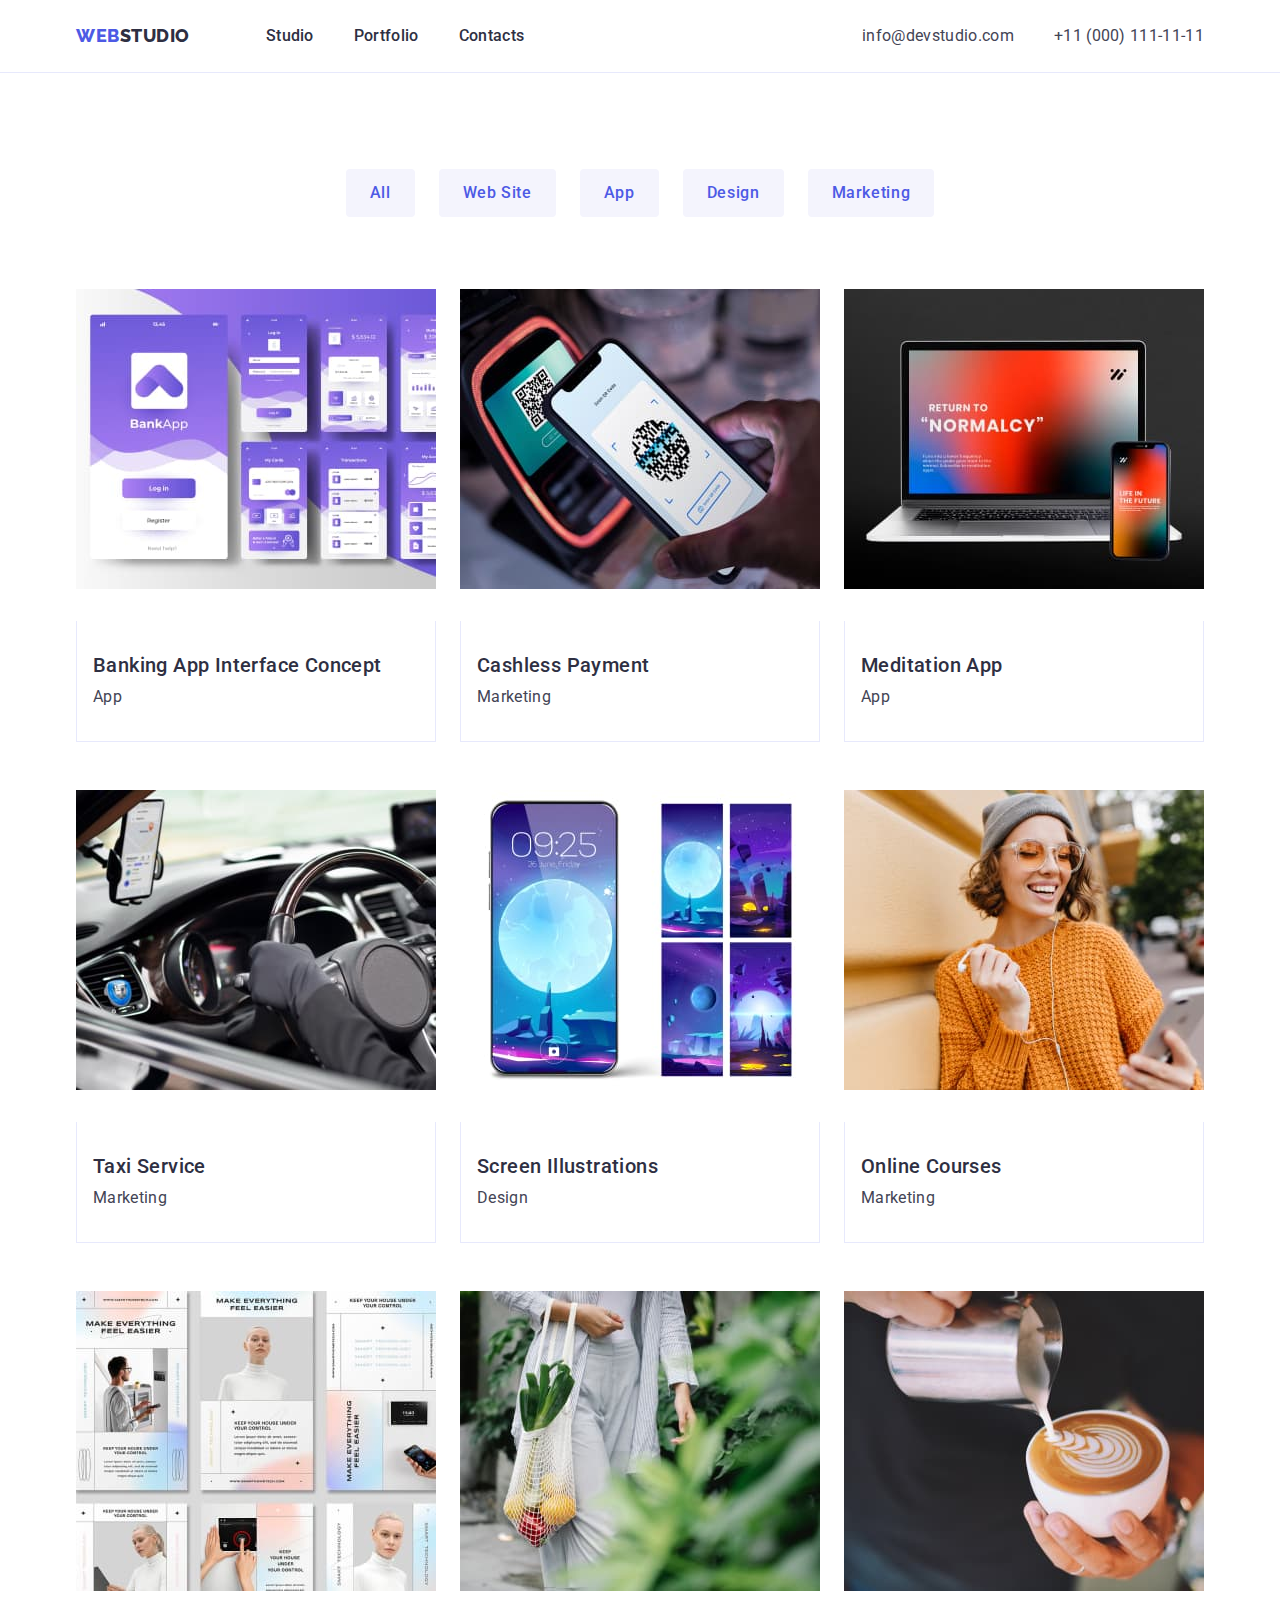
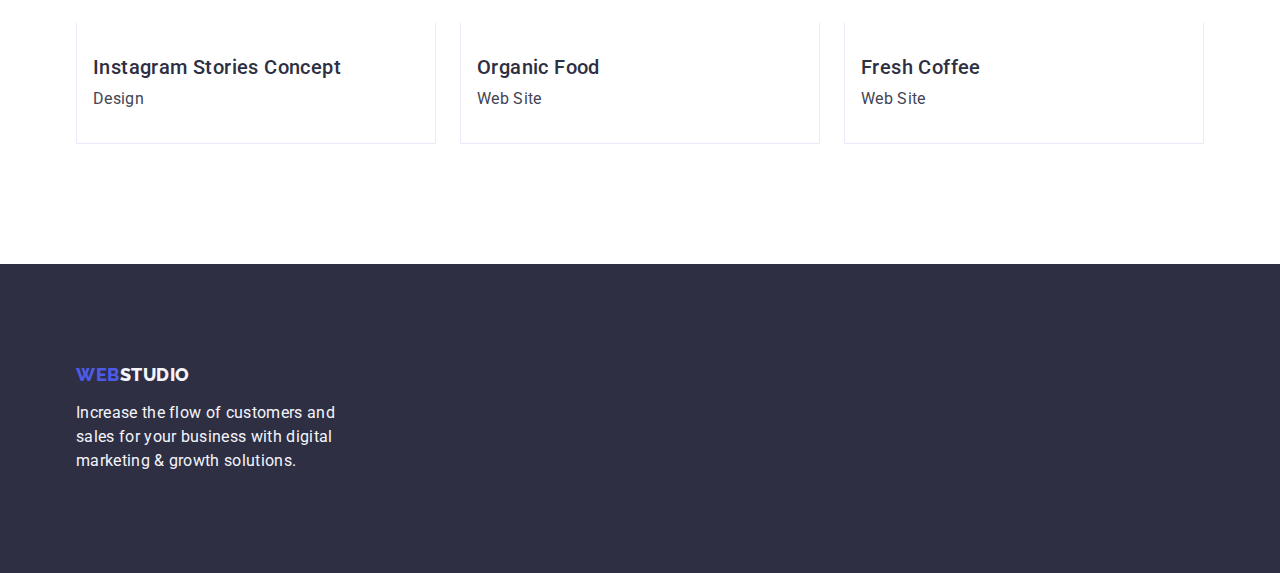
==== commit 7059c0b4: "goit-markup-hw-03-v2.1" ====
--- a/portfolio.html
+++ b/portfolio.html
@@ -100,7 +100,7 @@
                     </li>
                     <li class="item"> <a href="" class="desc "><img class="img" src="./images/Row2/img-1.jpg"
                                 alt="Screen Illustrations" width="360">
-                            <div>
+                            <div class="info">
                                 <h2 class="title-desc list">Screen Illustrations</h2>
                                 <p class="paragraf list">Design</p>
                             </div>
@@ -144,14 +144,13 @@
     </main>
     <!--footer-->
     <footer class="footer">
-        <div class="main-footer">
+        <div class="main-footer container">
             <a href="./index.html" class="logo-fr list">Web<span class="logo-item">Studio</span> </a>
             <!--Logo-->
             <p class="fr-text list">Increase the flow of customers and sales for your business with digital marketing &
                 growth
                 solutions.</p>
         </div>
-
     </footer>
 </body>
 
--- a/css/styles.css
+++ b/css/styles.css
@@ -29,7 +29,7 @@
   padding-left: 15px;
   padding-right: 15px;
 }
-.img {
+img {
   display: block;
 }
 body {
@@ -304,7 +304,7 @@
 }
 .logo-fr {
   display: inline-block;
-  margin-bottom: 18px;
+  margin-bottom: 16px;
 
   color: var(--color-primary);
   font-family: var(--second-tex);
@@ -322,6 +322,12 @@
 .fr-text {
   color: var(--color-light);
   width: 264px;
+  font-family: "Roboto";
+  font-style: normal;
+  font-weight: 400;
+  font-size: 16px;
+  line-height: 1.5;
+  letter-spacing: 0.02em;
 }
 /*portfolio.html*/
 .portfolio {
@@ -353,7 +359,7 @@
   padding-right: 24px;
   padding-left: 24px;
 
-  border: 1px solid #e7e9fc;
+  border: 1px solid var(--color-accent);
   background-color: var(--color-light);
   color: var(--color-primary);
   font-family: var(--main-tex);
@@ -370,7 +376,7 @@
 .filters .btn:focus {
   background-color: var(--color-pressed-st);
   color: var(--color-white-bk);
-  border: 1px solid #e7e9fc;
+  border: 1px solid transparent;
 }
 /*row*/
 .row {
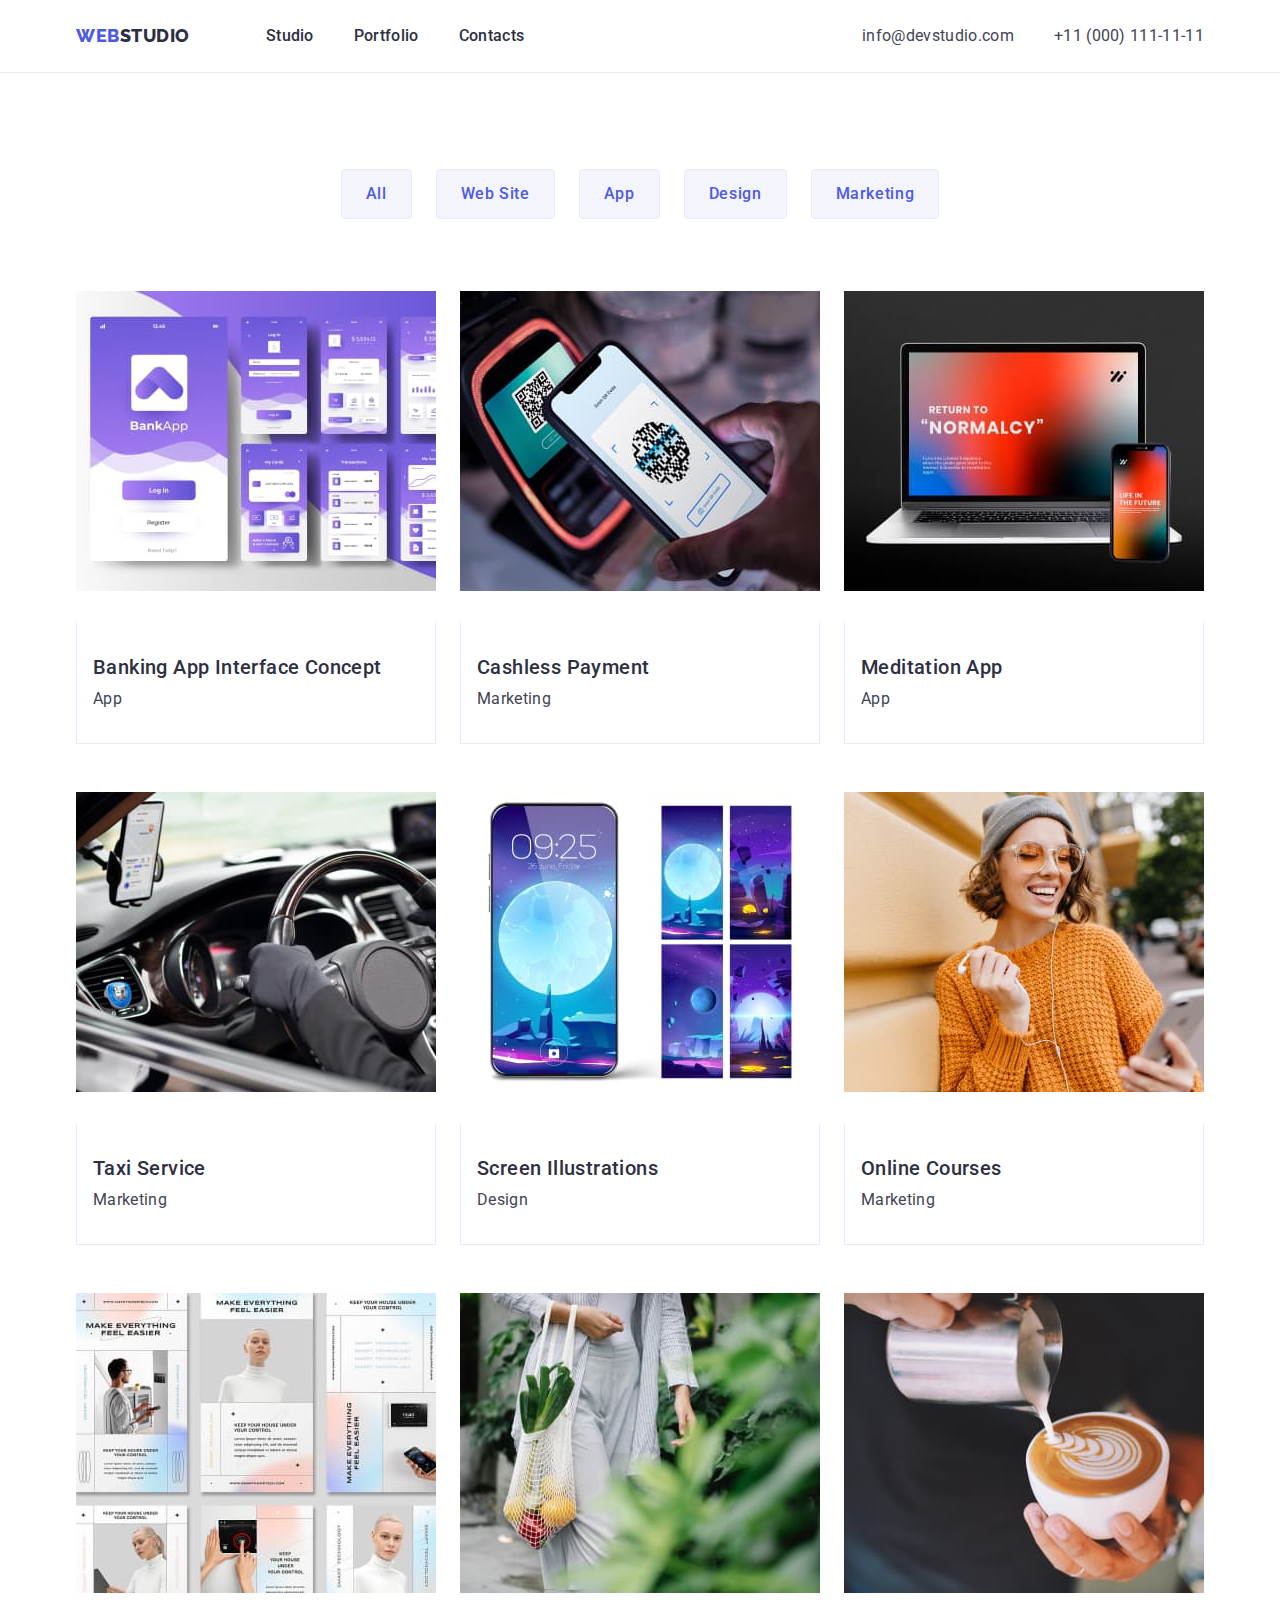
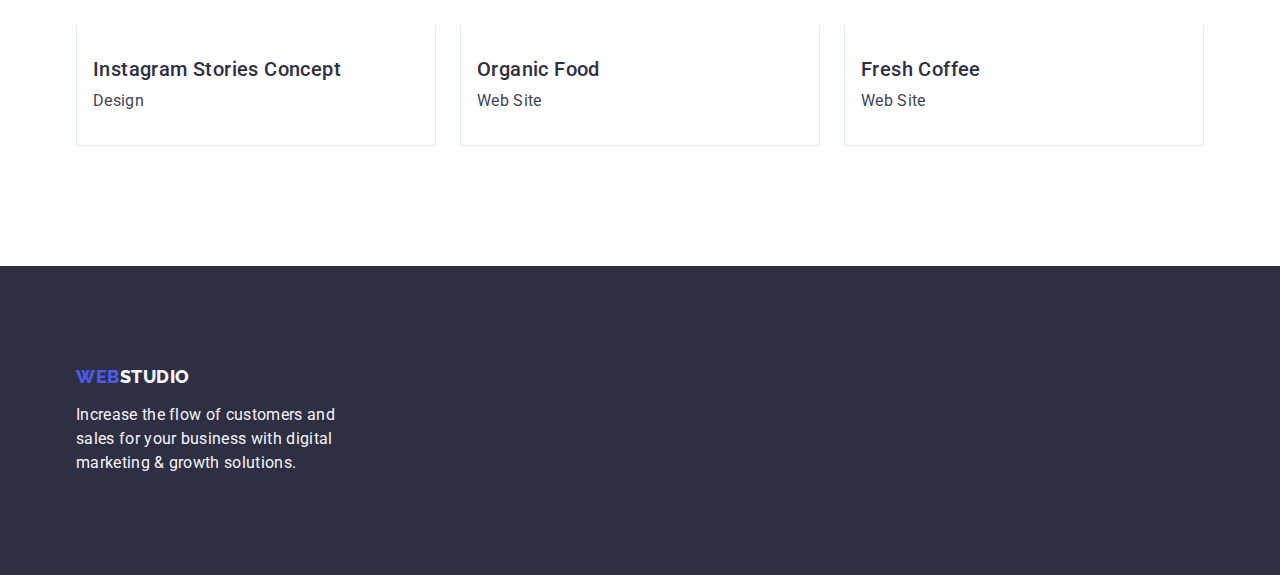
==== commit 95b5abca: "goit-markup-hw-03-v2.2" ====
--- a/portfolio.html
+++ b/portfolio.html
@@ -80,7 +80,7 @@
                             <div class="info">
                                 <h2 class="title-desc list">Cashless Payment</h2>
                                 <p class="paragraf list">Marketing</p>
-                            </div class="info">
+                            </div>
                         </a></li>
                     <li class="item"><a href="" class="desc "><img class="img" src="./images/Row1/img.jpg"
                                 alt="Return to normalcy" width="360">
--- a/css/styles.css
+++ b/css/styles.css
@@ -363,7 +363,6 @@
   background-color: var(--color-light);
   color: var(--color-primary);
   font-family: var(--main-tex);
-  border: none;
   font-style: normal;
   font-weight: 500;
   font-size: 16px;
